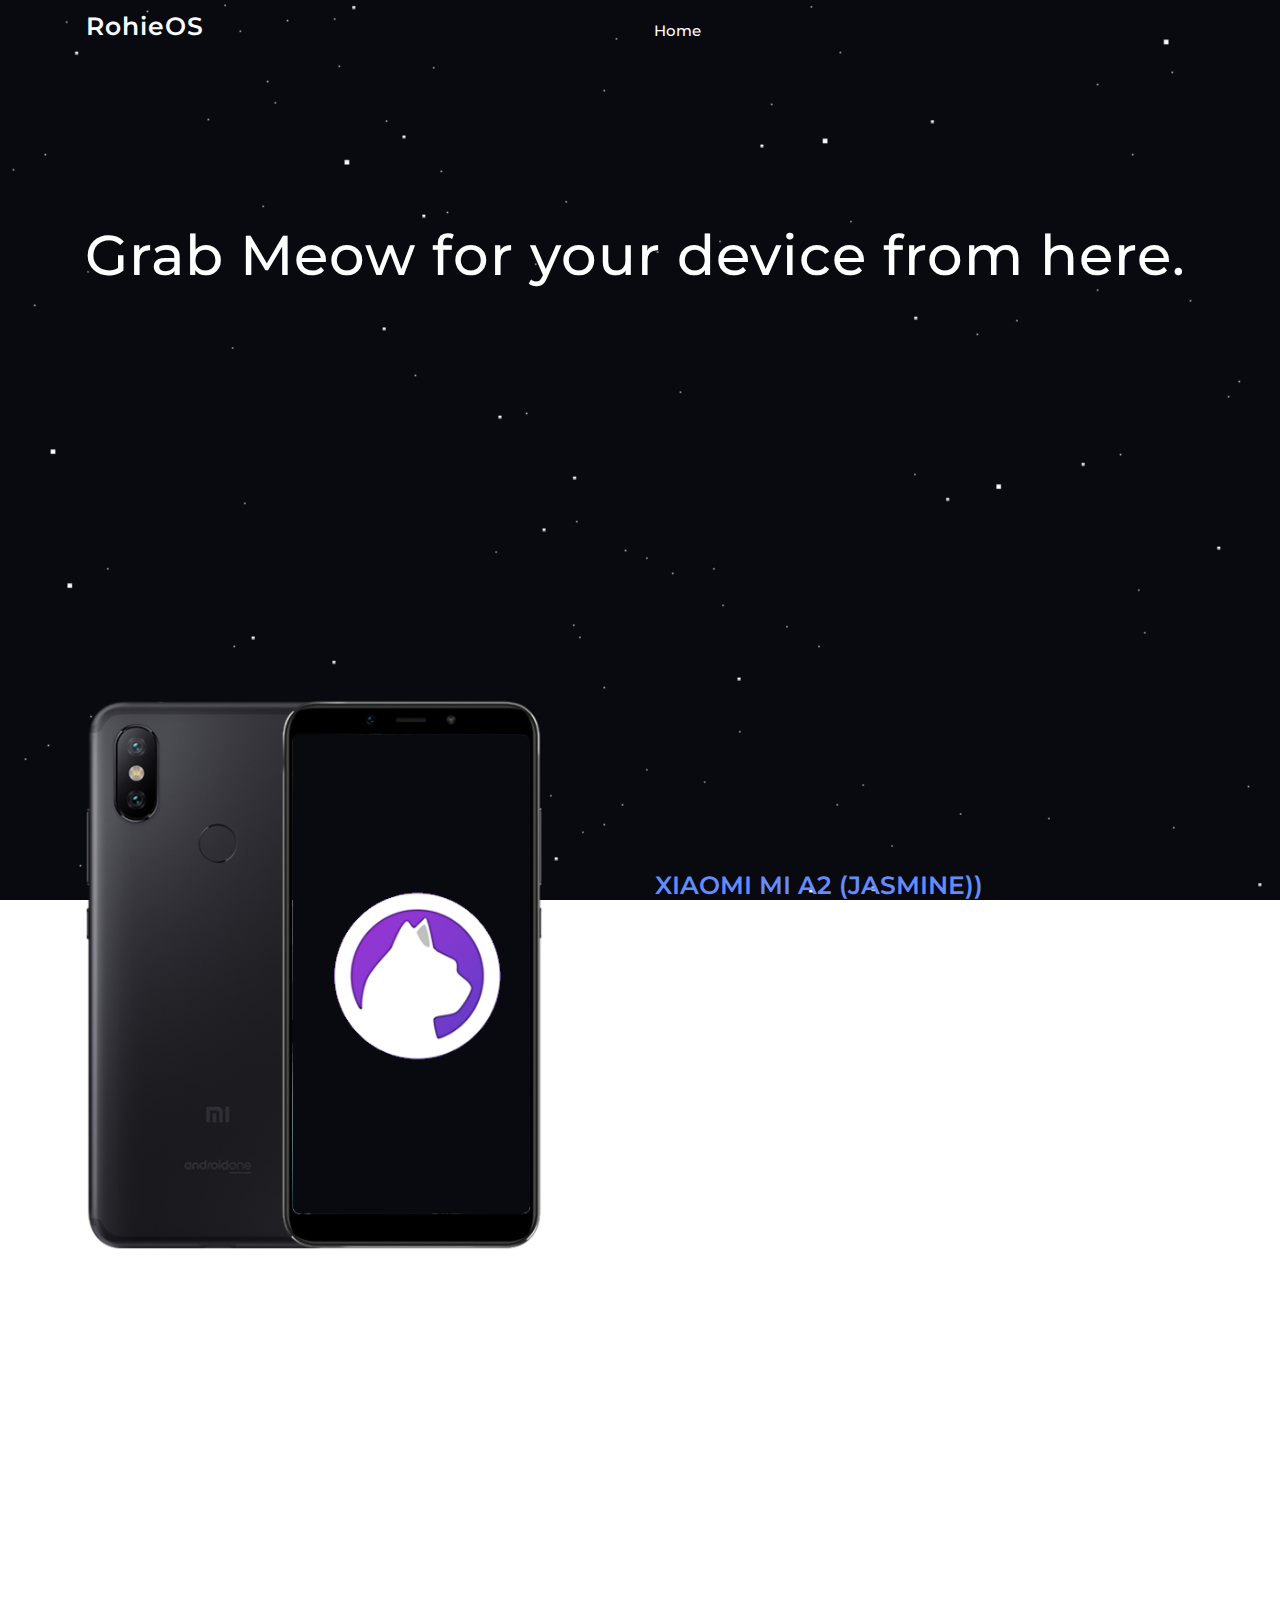
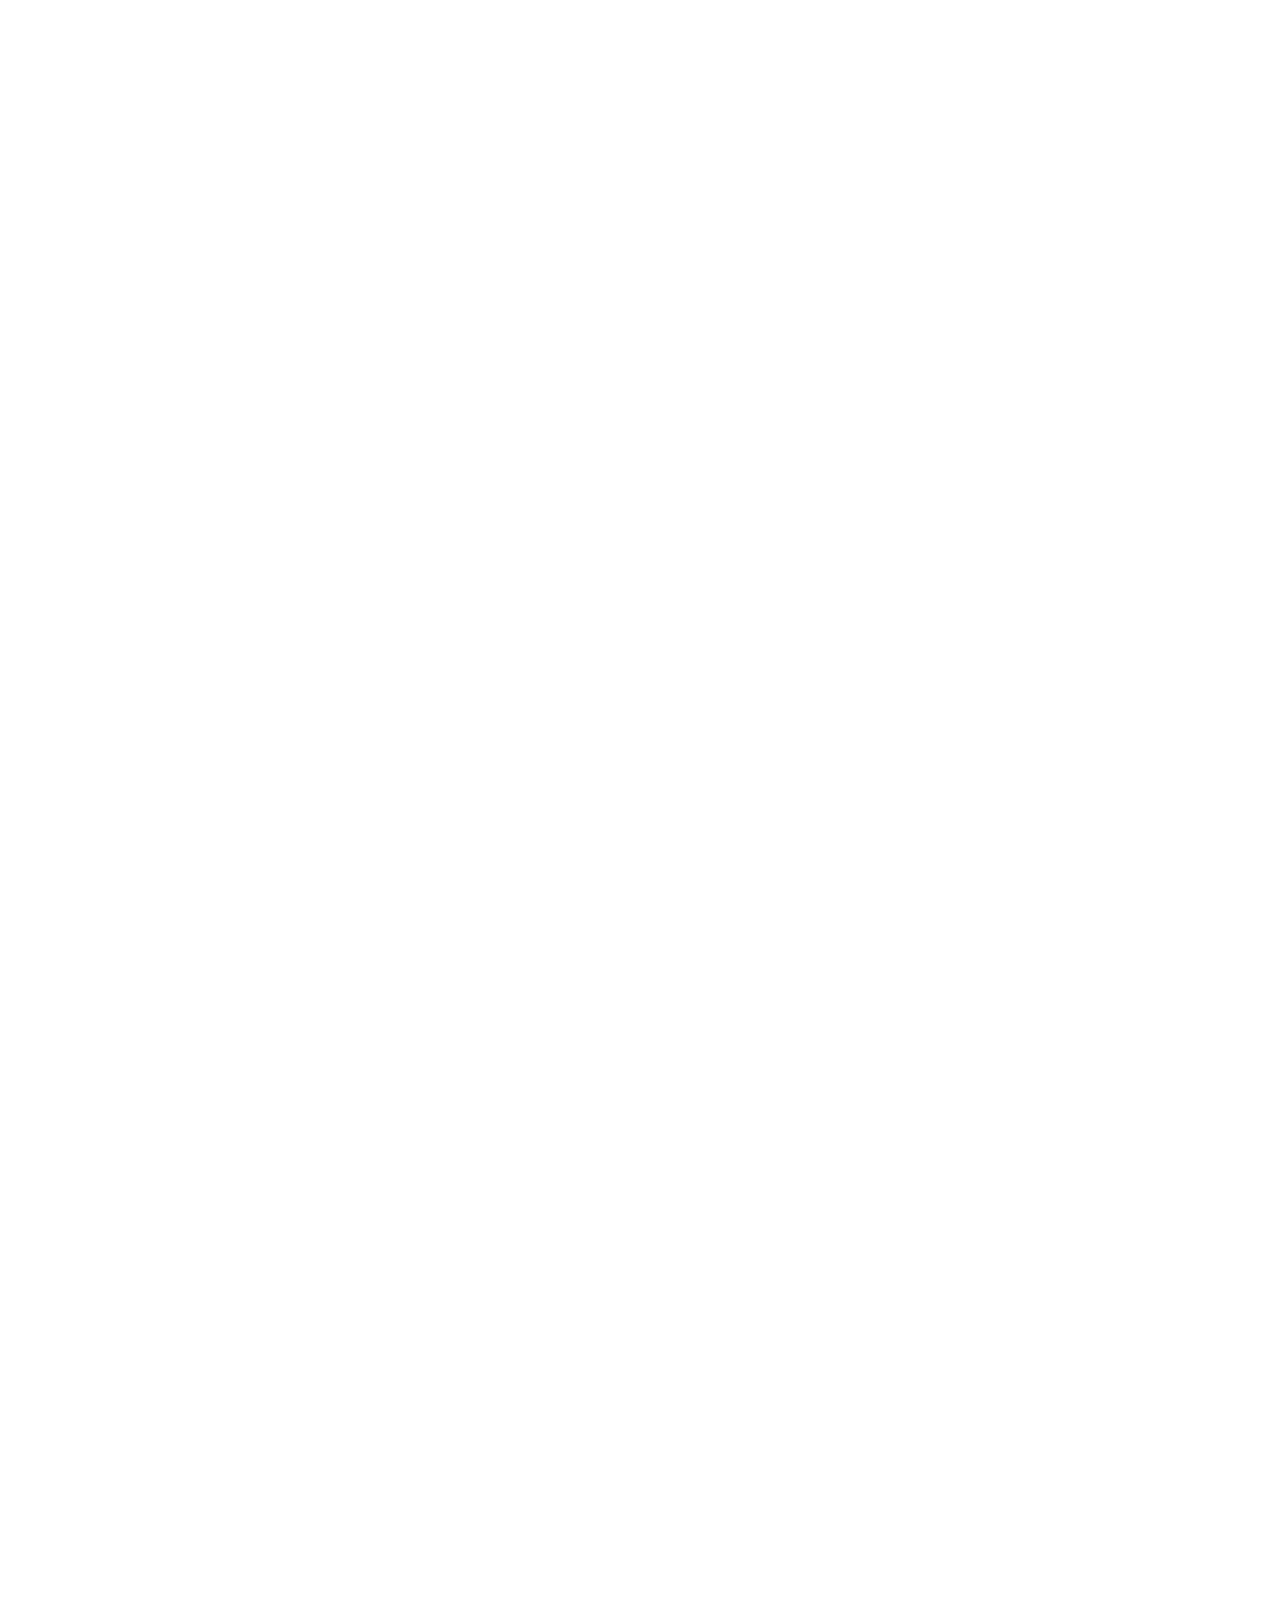
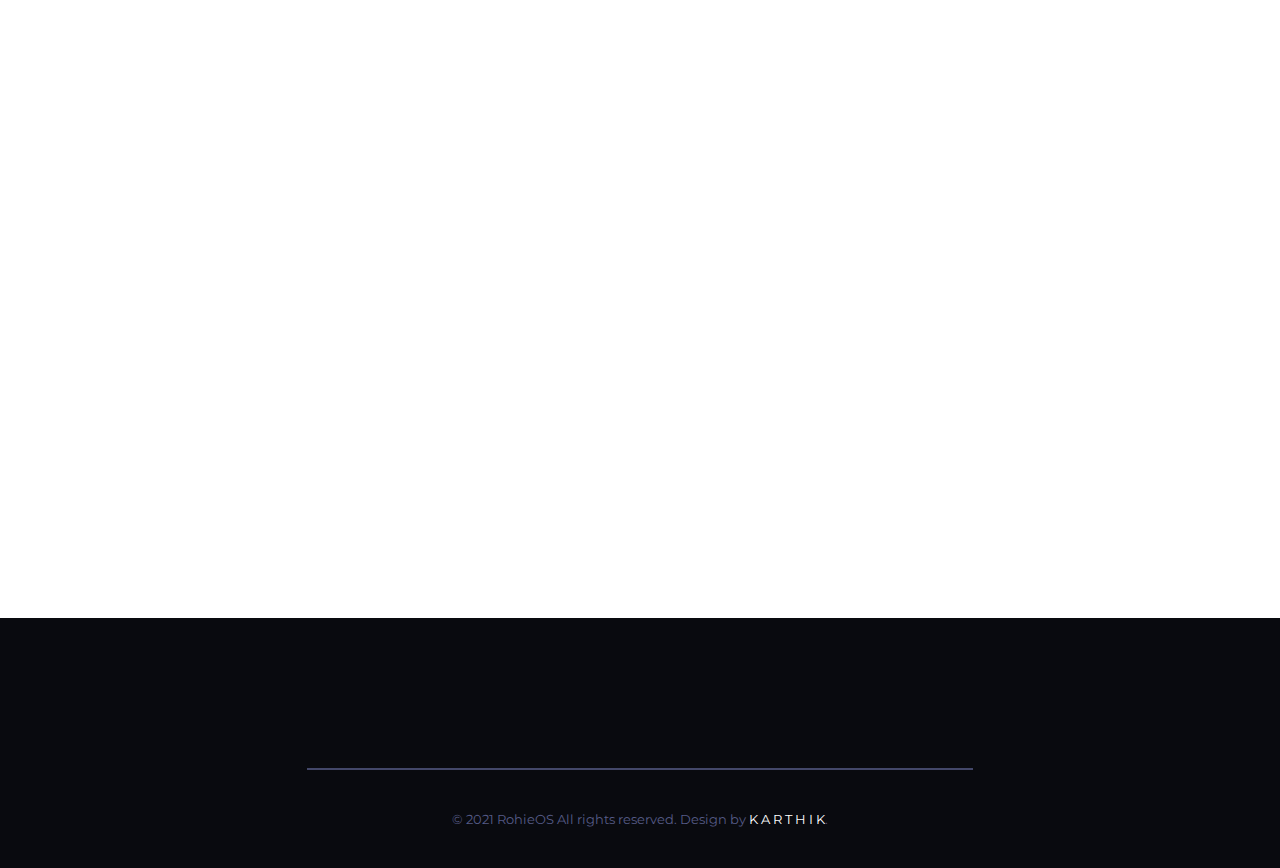
==== download.html @ 30d00b2b "website: Welcome new UI" ====
<!DOCTYPE html>
<html lang="en">
<head>
	<meta charset="UTF-8">
	<title>Download-Center</title>
	<link rel="shortcut icon" type="image/png" href="img/fevicon.png">

	<!-- Facebook and Twitter integration -->
	<meta property="og:title" content=""/>
	<meta property="og:image" content=""/>
	<meta property="og:url" content=""/>
	<meta property="og:site_name" content=""/>
	<meta property="og:description" content=""/>
	<meta name="twitter:title" content="" />
	<meta name="twitter:image" content="" />
	<meta name="twitter:url" content="" />
	<meta name="twitter:card" content="" />

	<!-- Bootstrap  -->
	<link rel="stylesheet" href="css/bootstrap.css">
	<link rel="stylesheet" href="css/bootstrap-icons/bootstrap-icons.css">

	<!-- Box Icons-->
	<link rel="stylesheet" href="css/boxicons/css/boxicons.css">

	<!-- Owl Carousel  -->
	<link rel="stylesheet" href="css/owl.carousel.css">
	<link rel="stylesheet" href="css/owl.theme.default.min.css">
	<!-- Animate.css -->
	<link rel="stylesheet" href="css/animate.css">
	<!-- Font Awesome -->
	<link rel="stylesheet" href="https://use.fontawesome.com/releases/v5.0.13/css/all.css" integrity="sha384-DNOHZ68U8hZfKXOrtjWvjxusGo9WQnrNx2sqG0tfsghAvtVlRW3tvkXWZh58N9jp" crossorigin="anonymous">

	<!-- Theme style  -->
	<link rel="stylesheet" href="css/style.css">
</head>
<body>


<div id="page-wrap">


	<!-- ==========================================================================================================
													   HERO
		 ========================================================================================================== -->

	<div id="fh5co-hero-wrapper">
		<nav class="container navbar navbar-expand-lg main-navbar-nav navbar-light">
			<a class="navbar-brand" href="">RohieOS</a>
			<button class="navbar-toggler" type="button" data-toggle="collapse" data-target="#navbarSupportedContent" aria-controls="navbarSupportedContent" aria-expanded="false" aria-label="Toggle navigation">
				<span class="navbar-toggler-icon"></span>
			</button>

			<div class="collapse navbar-collapse" id="navbarSupportedContent">
				<ul class="navbar-nav nav-items-center ml-auto mr-auto">
					<li class="nav-item active">
						<a class="nav-link" href="./index.html">Home <span class="sr-only">(current)</span></a>
					</li>
				</ul>
				<div class="social-icons-header">
					<a href="https://github.com/RohieOS"><i class="fab fa-github"></i></a>
					<a href="https://t.me/rohieos"><i class="fab fa-telegram"></i></a>
				</div>
			</div>
		</nav>

		<div class="container fh5co-hero-inner">
			<br>
			<br>
			<h1 class="animated fadeIn wow" data-wow-delay="0.4s">Grab Meow for your device from here.</h1>
		</div>
	<!-- ==========================================================================================================
													  DEVICES
		 ========================================================================================================== -->
		 </div>
	<div id="fh5co-features" class="fh5co-features-outer">
		<div class="container">

			<div class="row fh5co-features-grid-columns">

				<div class="col-sm-6 in-order-1 wow animated fadeInLeft" data-wow-delay="0.22s">
					<div class="col-sm-image-container">
						<img class="img-float-left" src="img/devices/jasmine.png" alt="smartphone-1">
					</div>
				</div>

				<div class="col-sm-6 in-order-2 sm-6-content wow animated fadeInRight" data-wow-delay="0.22s">
					<h1>Xiaomi Mi A2 (jasmine))</h1>
					<a href="https://sourceforge.net/projects/rohieos/files/r/jasmine_sprout/" button class="btn btn-md download-btn-second wow fadeInLeft animated" data-wow-delay="0.85s" onclick="$('#fh5co-download').goTo();return false;">Download</button></a>
				</div>

				<div class="col-sm-6 in-order-3 sm-6-content wow animated fadeInLeft" data-wow-delay="0.22s">
					<h1>Redmi Note 7 Pro (violet)</h1>
					<a href="https://sourceforge.net/projects/rohieos/files/r/violet/" button class="btn btn-md download-btn-second wow fadeInLeft animated" data-wow-delay="0.85s" onclick="$('#fh5co-download').goTo();return false;">Download</button></a>
				</div>

				<div class="col-sm-6 in-order-4 wow animated fadeInRight" data-wow-delay="0.22s">
					<img class="img-float-right" src="img/devices/violet.png" alt="smartphone-2">
				</div>

				<div class="col-sm-6 in-order-5 wow animated fadeInLeft" data-wow-delay="0.22s">
					<div class="col-sm-image-container">
						<img class="img-float-left" src="img/devices/wayne.png" alt="smartphone-3">
					</div>
				</div>
				<div class="col-sm-6 in-order-6 sm-6-content wow animated fadeInRight" data-wow-delay="0.22s">
					<h1> Xiaomi Mi 6X (wayne)</h1>
					<a href="https://sourceforge.net/projects/rohieos/files/r/wayne" button class="btn btn-md download-btn-second wow fadeInLeft animated" data-wow-delay="0.85s" onclick="$('#fh5co-download').goTo();return false;">Download</button></a>
				</div>
				<div class="col-sm-6 in-order-3 sm-6-content wow animated fadeInLeft" data-wow-delay="0.22s">
					<h1>Redmi Note 8 (ginkgo)</h1>
					<a href="https://sourceforge.net/projects/rohieos/files/r/ginkgo/" button class="btn btn-md download-btn-second wow fadeInLeft animated" data-wow-delay="0.85s" onclick="$('#fh5co-download').goTo();return false;">Download</button></a>
				</div>

				<div class="col-sm-6 in-order-4 wow animated fadeInRight" data-wow-delay="0.22s">
					<img class="img-float-right" src="img/devices/ginkgo-1.png" alt="smartphone-2">
				</div>
				<div class="col-sm-6 in-order-5 wow animated fadeInLeft" data-wow-delay="0.22s">
					<div class="col-sm-image-container">
						<img class="img-float-left" src="img/devices/lavender.jpg" alt="smartphone-3">
					</div>
				</div>
				<div class="col-sm-6 in-order-6 sm-6-content wow animated fadeInRight" data-wow-delay="0.22s">
					<h1>Redmi Note 7 (lavender)</h1>
					<a href="https://sourceforge.net/projects/rohieos/files/r/lavender/" button class="btn btn-md download-btn-second wow fadeInLeft animated" data-wow-delay="0.85s" onclick="$('#fh5co-download').goTo();return false;">Download</button></a>
				</div>
				</div>
				<br>
				<br>

			</div> <!-- row -->

			</div>
		</div>
	</div>

	<!-- ==========================================================================================================
                                               FOOTER
    ========================================================================================================== -->

	<footer class="footer-outer">
		<div class="container footer-inner">

			<div class="footer-three-grid wow fadeIn animated" data-wow-delay="0.66s">
				<div class="column-1-3">
					<h1>RohieOS</h1>
					<p> <a href="https://www.instagram.com/accounts/login/?next=/rohini_das_/"> Special Thanks To Rohi ♥ </a></p>
				</div>
				<div class="column-2-3">
					<nav class="footer-nav">
						<ul>
							<a href="./index.html" onclick="$('').goTo();return false;"><li>Home</li></a>
						</ul>
					</nav>
				</div>
				<div class="column-3-3">
					<div class="social-icons-footer">
						<a href="https://github.com/RohieOS"><i class="fab fa-github"></i></a>
						<a href="https://t.me/rohieos"><i class="fab fa-telegram"></i></a>
					</div>
				</div>
			</div>
			<span class="border-bottom-footer"></span>
			<p class="copyright">&copy; 2021 RohieOS All rights reserved. Design by <a href="https://karthik558.github.io" target="_blank">K A R T H I K</a>.</p>

		</div>
	</footer>

</div> <!-- main page wrapper -->
	
	<script src="js/jquery.min.js"></script>
	<script src="js/bootstrap.js"></script>
	<script src="js/owl.carousel.js"></script>
	<script src="js/wow.min.js"></script>
	<script src="js/main.js"></script>
</body>
</html>
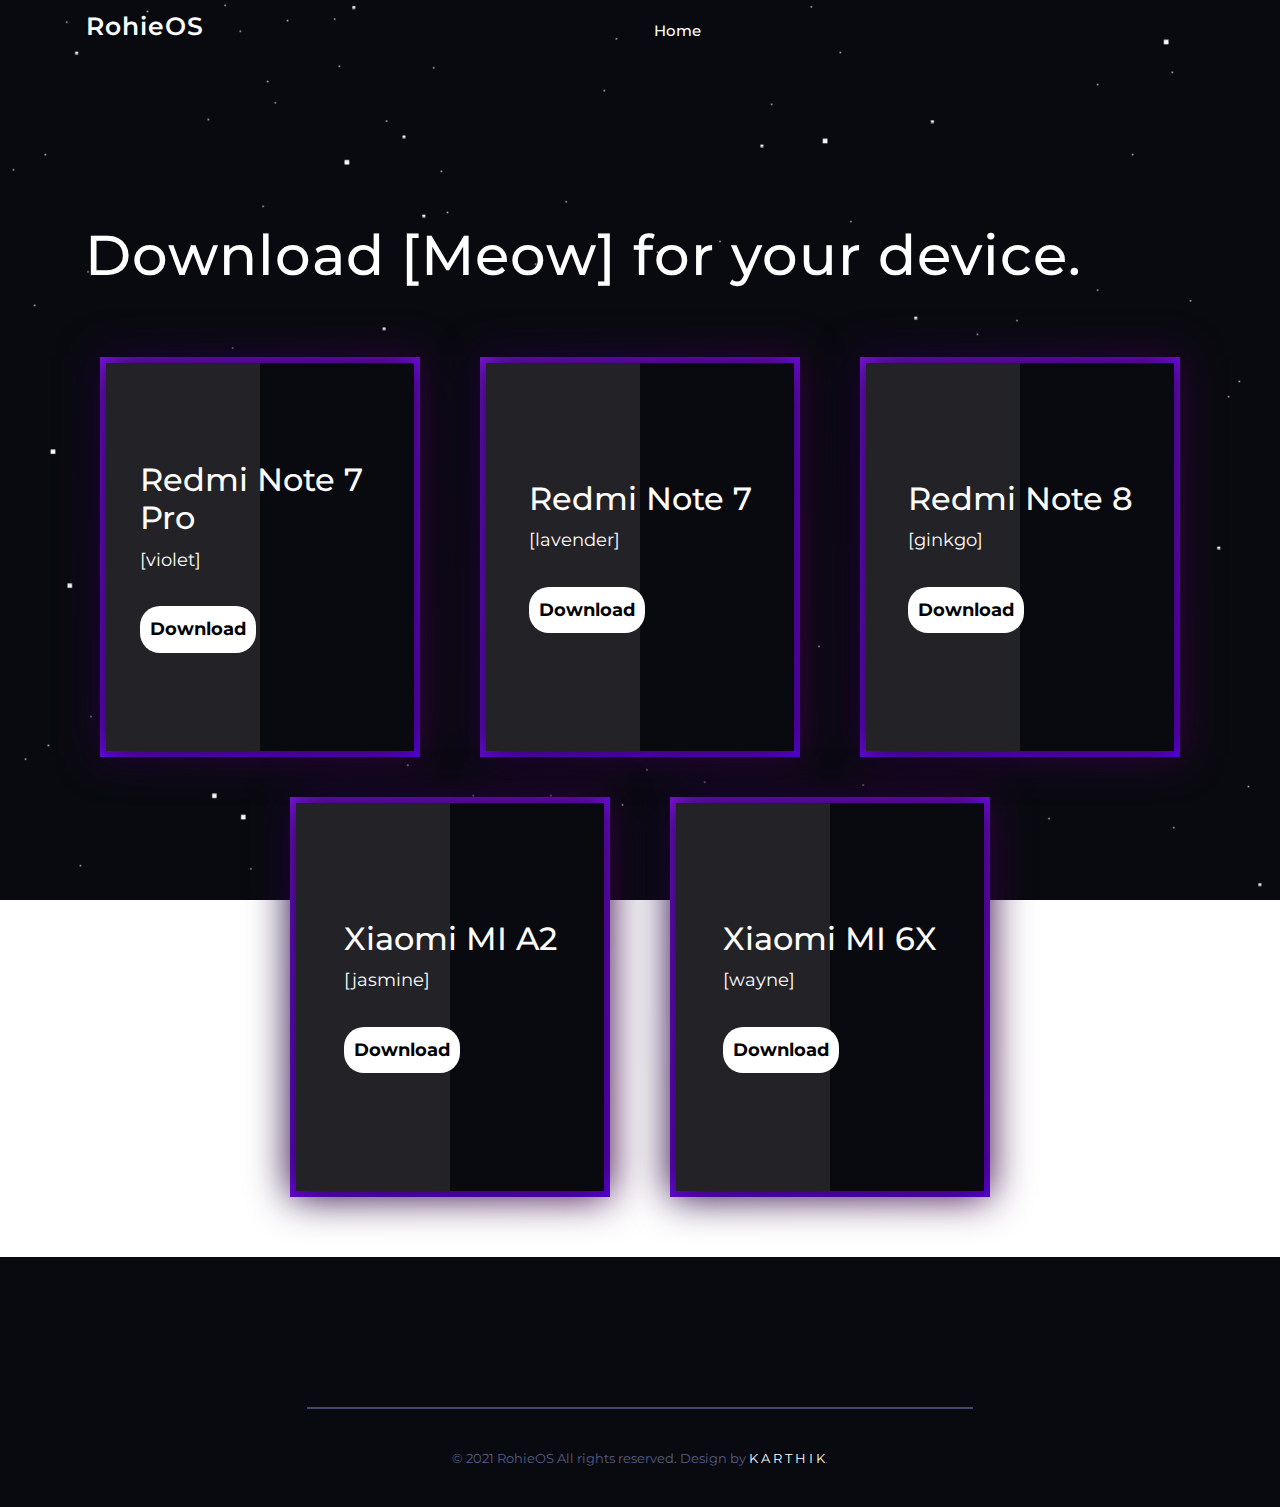
==== commit af48334f: "website: Add a blank [Preloader]" ====
--- a/download.html
+++ b/download.html
@@ -36,6 +36,8 @@
 </head>
 <body>
 
+	<div class="loader_bg"></div>
+	<div class="loader"></div>
 
 <div id="page-wrap">
 
@@ -44,7 +46,7 @@
 													   HERO
 		 ========================================================================================================== -->
 
-	<div id="fh5co-hero-wrapper">
+	<div id="fh5co-hero-wrapperr">
 		<nav class="container navbar navbar-expand-lg main-navbar-nav navbar-light">
 			<a class="navbar-brand" href="">RohieOS</a>
 			<button class="navbar-toggler" type="button" data-toggle="collapse" data-target="#navbarSupportedContent" aria-controls="navbarSupportedContent" aria-expanded="false" aria-label="Toggle navigation">
@@ -67,73 +69,62 @@
 		<div class="container fh5co-hero-inner">
 			<br>
 			<br>
-			<h1 class="animated fadeIn wow" data-wow-delay="0.4s">Grab Meow for your device from here.</h1>
+			<h1 class="animated fadeIn wow" data-wow-delay="0.4s">Download [Meow] for your device.</h1>
 		</div>
+		</div>
+	</div>
 	<!-- ==========================================================================================================
-													  DEVICES
-		 ========================================================================================================== -->
-		 </div>
-	<div id="fh5co-features" class="fh5co-features-outer">
-		<div class="container">
+                                               DOWNLOAD
+    ========================================================================================================== -->
+		<div class="containerr">	
+		<div class="box">
+		<span></span>
+		<div class="content">
+		<h2> Redmi Note 7 Pro</h2>
+		<p> [violet]</p>
+		<br>
+		<a href="https://sourceforge.net/projects/rohieos/files/r/violet"> Download</a>
+		</div>
 
-			<div class="row fh5co-features-grid-columns">
-
-				<div class="col-sm-6 in-order-1 wow animated fadeInLeft" data-wow-delay="0.22s">
-					<div class="col-sm-image-container">
-						<img class="img-float-left" src="img/devices/jasmine.png" alt="smartphone-1">
-					</div>
-				</div>
-
-				<div class="col-sm-6 in-order-2 sm-6-content wow animated fadeInRight" data-wow-delay="0.22s">
-					<h1>Xiaomi Mi A2 (jasmine))</h1>
-					<a href="https://sourceforge.net/projects/rohieos/files/r/jasmine_sprout/" button class="btn btn-md download-btn-second wow fadeInLeft animated" data-wow-delay="0.85s" onclick="$('#fh5co-download').goTo();return false;">Download</button></a>
-				</div>
-
-				<div class="col-sm-6 in-order-3 sm-6-content wow animated fadeInLeft" data-wow-delay="0.22s">
-					<h1>Redmi Note 7 Pro (violet)</h1>
-					<a href="https://sourceforge.net/projects/rohieos/files/r/violet/" button class="btn btn-md download-btn-second wow fadeInLeft animated" data-wow-delay="0.85s" onclick="$('#fh5co-download').goTo();return false;">Download</button></a>
-				</div>
-
-				<div class="col-sm-6 in-order-4 wow animated fadeInRight" data-wow-delay="0.22s">
-					<img class="img-float-right" src="img/devices/violet.png" alt="smartphone-2">
-				</div>
-
-				<div class="col-sm-6 in-order-5 wow animated fadeInLeft" data-wow-delay="0.22s">
-					<div class="col-sm-image-container">
-						<img class="img-float-left" src="img/devices/wayne.png" alt="smartphone-3">
-					</div>
-				</div>
-				<div class="col-sm-6 in-order-6 sm-6-content wow animated fadeInRight" data-wow-delay="0.22s">
-					<h1> Xiaomi Mi 6X (wayne)</h1>
-					<a href="https://sourceforge.net/projects/rohieos/files/r/wayne" button class="btn btn-md download-btn-second wow fadeInLeft animated" data-wow-delay="0.85s" onclick="$('#fh5co-download').goTo();return false;">Download</button></a>
-				</div>
-				<div class="col-sm-6 in-order-3 sm-6-content wow animated fadeInLeft" data-wow-delay="0.22s">
-					<h1>Redmi Note 8 (ginkgo)</h1>
-					<a href="https://sourceforge.net/projects/rohieos/files/r/ginkgo/" button class="btn btn-md download-btn-second wow fadeInLeft animated" data-wow-delay="0.85s" onclick="$('#fh5co-download').goTo();return false;">Download</button></a>
-				</div>
-
-				<div class="col-sm-6 in-order-4 wow animated fadeInRight" data-wow-delay="0.22s">
-					<img class="img-float-right" src="img/devices/ginkgo-1.png" alt="smartphone-2">
-				</div>
-				<div class="col-sm-6 in-order-5 wow animated fadeInLeft" data-wow-delay="0.22s">
-					<div class="col-sm-image-container">
-						<img class="img-float-left" src="img/devices/lavender.jpg" alt="smartphone-3">
-					</div>
-				</div>
-				<div class="col-sm-6 in-order-6 sm-6-content wow animated fadeInRight" data-wow-delay="0.22s">
-					<h1>Redmi Note 7 (lavender)</h1>
-					<a href="https://sourceforge.net/projects/rohieos/files/r/lavender/" button class="btn btn-md download-btn-second wow fadeInLeft animated" data-wow-delay="0.85s" onclick="$('#fh5co-download').goTo();return false;">Download</button></a>
-				</div>
-				</div>
-				<br>
-				<br>
-
-			</div> <!-- row -->
+		</div>
+		<div class="box">
+			<span></span>
+			<div class="content">
+			<h2> Redmi Note 7</h2>
+			<p> [lavender]</p>
+			<br>
+			<a href="https://sourceforge.net/projects/rohieos/files/r/lavender"> Download</a>
+			</div>
 
 			</div>
+			<div class="box">
+				<span></span>
+				<div class="content">
+				<h2> Redmi Note 8 </h2>
+				<p>[ginkgo]</p>
+				<br>
+				<a href="https://sourceforge.net/projects/rohieos/files/r/ginkgo"> Download</a>
+				</div>
 		</div>
+		<div class="box">
+			<span></span>
+			<div class="content">
+			<h2> Xiaomi MI A2 </h2>
+			<p>[jasmine]</p>
+			<br>
+			<a href="#=https://sourceforge.net/projects/rohieos/files/r/jasmine"> Download</a>
+			</div>
 	</div>
-
+	<div class="box">
+		<span></span>
+		<div class="content">
+		<h2>Xiaomi MI 6X</h2>
+		<p>[wayne]</p>
+		<br>
+		<a href="https://sourceforge.net/projects/rohieos/files/r/wayne"> Download</a>
+		</div>
+		</div>
+		</div>
 	<!-- ==========================================================================================================
                                                FOOTER
     ========================================================================================================== -->
@@ -162,7 +153,7 @@
 			</div>
 			<span class="border-bottom-footer"></span>
 			<p class="copyright">&copy; 2021 RohieOS All rights reserved. Design by <a href="https://karthik558.github.io" target="_blank">K A R T H I K</a>.</p>
-
+		</div>
 		</div>
 	</footer>
 
@@ -172,6 +163,24 @@
 	<script src="js/bootstrap.js"></script>
 	<script src="js/owl.carousel.js"></script>
 	<script src="js/wow.min.js"></script>
+	<script src="js/security.js"></script>
 	<script src="js/main.js"></script>
+	<script src="https://cdnjs.cloudflare.com/ajax/libs/jquery/3.4.1/jquery.min.js"></script>
+	<script>
+		setTimeout(function(){
+			$('.loader_bg').fadeToggle();
+		}, 350);
+	</script>
+
+	<script type="text/javascript" src="js/vanilla-tilt.js"></script>
+	<script>
+		VanillaTilt.init(document.querySelectorAll(".box"),{
+		   max: 25,
+		   speed: 400,
+		   glare: true,
+		   "max-glare": 1,
+	   });
+	</script>
+	
 </body>
 </html>--- a/css/style.css
+++ b/css/style.css
@@ -25,6 +25,55 @@
 .features-btn-first:hover {
   background: #f7f7f7 !important;
   color: #234197 !important;
+}
+
+/* ==========================================================================================================
+										Preloader
+   ========================================================================================================== */
+
+.loader_bg{
+  position: fixed;
+  z-index: 999999;
+  background-color: rgb(0, 0, 0);
+  width: 100%;
+  height: 100%;
+}
+.loader{
+  border: 0 solid transparent;
+  border-radius: 50%;
+  width: 150px;
+  height: 150px;
+  position: absolute;
+  top: calc(50vh - 75px);
+  left: calc(50vw - 75px);
+}
+.loader:before, .loader:after{
+  content: '';
+  border: lem solid #2f00ff;
+  border-radius: 50%;
+  width: inherit;
+  height: inherit;
+  position: absolute;
+  top: 0;
+  left: 0;
+  animation: loader 2s linear infinite;
+  opacity: 0;
+}
+.loader:before{
+  animation-delay: .5s;
+}
+@keyframes loader{
+  0%{
+    transform: scale(0);
+    opacity: 0;
+  }
+  50%{
+    opacity: 1;
+  }
+  100%{
+   transform: scale(1);
+   opacity: 0;
+  }
 }
 
 /* ==========================================================================================================
@@ -163,7 +212,7 @@
 }
 .fh5co-advantages-outer .span-features {
   text-transform: uppercase;
-  font-size: 42px;
+  font-size: 44px;
 }
 .fh5co-advantages-outer .second-title {
   text-align: center;
@@ -210,7 +259,7 @@
 .fh5co-slider-outer {
   width: 100%;
   height: auto;
-  padding: 70px;
+  padding: 170px;
 }
 .fh5co-slider-outer h1 {
   color: #648cff;
@@ -248,154 +297,131 @@
 }
 
 /* ==========================================================================================================
-									DOWNLOAD
+									DOWNLOAD PAGE
    ========================================================================================================== */
-   
-   #download {
-    background: linear-gradient(#8946E8,#5619ac); 
-    background-size: cover;
-    text-align: center;
-    color: fff;
-    padding: 5%;
-    margin: 1px;
-    border-top: 1px solid #000;
-    border-bottom: 1px solid #000;
-  }
-  
-  .about_para {
-    margin-top: 4px;
-    margin-bottom: 4px;
-    padding-bottom: 10px;
-    font-size: 17px;
-    text-align: left;
-  }
-  
-  #phones {
+
+   #fh5co-hero-wrapperr {
+    width: 100%;
+    border-radius: 0 0 50% 50% / 4%;
+  }
+
+.containerr
+{
+    position: relative;
+    display: flex;
+    justify-content: center;
+    align-items: center;
+    padding: 40px 0;
+    flex-wrap: wrap;
+}
+.containerr .box
+{
+    position: relative;
+    width: 320px;
+    height: 400px;
+    color: #fff;
+    background: #111;
+    display: flex;
+    justify-content: center;
+    align-items: center;
+    margin: 20px 30px;
+    transition: 0.5s;
+}
+.containerr .box:hover
+{
+    transform: translate(-20px);
+}
+
+.containerr .box::before
+{
+    content: '';
+    position: absolute;
+    top: 0;
+    left: 0;
+    width: 100%;
+    height: 100%;
+    background: linear-gradient(315deg, #5a01ff, #901aff);
+}
+.containerr .box::after
+{
+    content: '';
+    position: absolute;
+    top: 0;
+    left: 0;
+    width: 100%;
+    height: 100%;
+    background: linear-gradient(105deg, #1b003a, #3a0046);
+    filter: blur(20px);
+}
+.containerr .box:nth-child(2)::before
+.containerr .box:nth-child(2)::after
+{
+    background: linear-gradient(315deg, #03a9f4, #ff0058);
+}
+.containerr .box:nth-child(3)::before
+.containerr.box:nth-child(3)::after
+{
+    background: linear-gradient(315deg, #4dff03, #00d0ff);   
+}
+.containerr .box span
+{
+    position: absolute;
+    top: 6px;
+    left: 6px;
+    right: 6px;
+    bottom: 6px;
+    background: rgb(9 10 15);
+    z-index: 2;
+}
+.containerr .box span::before
+{
+    content: '';
+    position: absolute;
+    top: 0;
+    left: 0;
+    width: 50%;
+    height: 100%;
+    background: rgba(255,255,255,0.1);
+    pointer-events: none;
+}
+.containerr .box .content
+{
+    position: relative;
+    z-index: 10;
+    padding: 20px 40px;
+}
+.containerr .box .content h2
+{
+    font-size: 2em;
+    color: #fff;
+    margin-bottom: 10px;
+}
+.containerr .box .content p
+{
+    font-size: 1.1em;
+    color: #fff;
+    margin-bottom: 10px;
+    line-height: 1.4em;
+}
+.containerr .box .content a{
     display: inline-block;
-    text-align: center;
-    align-content: center;
-    align-items: center;
-    color:rgb(255, 255, 255)
-  
-  }
-  
-  #phone.jasmine {
-    background-color: #160831;
-    opacity: 90%;
-    float: left;
-    display: block;
-    width: 300px;
-    border: 0px solid rgb(0, 0, 0);
-    border-radius: 15%;
-    margin: 30px;
-    padding-bottom: 5%;
-    transform: scale(1.0);
-    transition: 0.5s;
-    text-align: center;
-    align-content: center;
-    align-items: center;
-  }
-  #phone.jasmine:hover{
-    transform: scale(1.1);
-    transition: 0.5s;
-    box-shadow: 1px 1px 20px #000000;
-    color:rgb(255, 255, 255);
-    opacity: 100%;
-  }
-  
-  #phone.wayne {
-    background-color: #160831;
-    opacity: 90%;
-    float: left;
-    display: block;
-    width: 300px;
-    border: 0px solid rgb(0, 0, 0);
-    border-radius: 15%;
-    margin: 30px;
-    padding-bottom: 5%;
-    transform: scale(1.0);
-    transition: 0.5s;
-  }
-  
-  #phone.wayne:hover{
-    transform: scale(1.1);
-    transition: 0.5s;
-    box-shadow: 1px 1px 20px #000000;
-    color:rgb(255, 255, 255);
-    opacity: 100%;
-  }
-  
-  #phone.violet {
-    background-color: #160831;
-    opacity: 90%;
-    float: left;
-    display: block;
-    width: 300px;
-    border: 0px solid rgb(0, 0, 0);
-    border-radius: 15%;
-    margin: 30px;
-    padding-bottom: 5%;
-    transform: scale(1.0);
-    transition: 0.5s;
-  }
-  
-  #phone.violet:hover{
-    transform: scale(1.1);
-    transition: 0.5s;
-    box-shadow: 1px 1px 20px #000000;
-    color:rgb(255, 255, 255);
-    opacity: 100%;
-  }
-  
-  #phone.lavender {
-    background-color: #160831;
-    opacity: 90%;
-    float: left;
-    display: block;
-    width: 300px;
-    border: 0px solid rgb(0, 0, 0);
-    border-radius: 15%;
-    margin: 30px;
-    padding-bottom: 5%;
-    transform: scale(1.0);
-    transition: 0.5s;
-  }
-  
-  #phone.lavender:hover{
-    transform: scale(1.1);
-    transition: 0.5s;
-    box-shadow: 1px 1px 20px #000000;
-    color:rgb(255, 255, 255);
-    opacity: 100%;
-  }
-  
-  #phone.ginkgo {
-    background-color: #160831;
-    opacity: 90%;
-    float: left;
-    display: block;
-    width: 300px;
-    border: 0px solid rgb(0, 0, 0);
-    border-radius: 15%;
-    margin: 30px;
-    padding-bottom: 5%;
-    transform: scale(1.0);
-    transition: 0.5s;
-  }
-  
-  #phone.ginkgo:hover{
-    transform: scale(1.1);
-    transition: 0.5s;
-    box-shadow: 1px 1px 20px #000000;
-    color:rgb(255, 255, 255);
-    opacity: 100%;
-  }
+    font-size: 1.1em;
+    color: black;
+    background: #fff;
+    border-radius: 20px;
+    padding: 10px;
+    text-decoration: none;
+    font-weight: 700;
+}
+.containerr .box .content:hover a{
+color: #fff;
+background: black;
+}
 
 /* ==========================================================================================================
 										FEATURES
    ========================================================================================================== */
 .curved-bg-div {
-  background: url("../img/curved-bgg.jpg") no-repeat;
   background-position: 0px -140px;
   background-size: cover;
   width: 100%;
@@ -411,7 +437,7 @@
   margin-top: 80px;
 }
 .fh5co-features-outer .col-sm-6 img {
-  height: 550px;
+  height: 600px;
 }
 .fh5co-features-outer .sm-6-content {
   margin-top: 250px;
@@ -420,7 +446,7 @@
 .fh5co-features-outer .sm-6-content h1 {
   color: #648cff;
   text-transform: uppercase;
-  font-size: 25px;
+  font-size: 35px;
   font-weight: 600;
   margin-bottom: 20px;
 }
@@ -562,39 +588,6 @@
 }
 
 /* ==========================================================================================================
-										REVIEWS
-   ========================================================================================================== */
-.fh5co-reviews-outer {
-  width: 100%;
-  height: 400px;
-  padding: 70px;
-  margin-top: 100px;
-}
-.fh5co-reviews-outer .fh5co-reviews-inner {
-  margin-top: 100px;
-}
-.fh5co-reviews-outer > h1 {
-  color: #648cff;
-  text-transform: uppercase;
-  font-size: 30px;
-  font-weight: 600;
-  margin-bottom: 10px;
-  text-align: center;
-}
-.fh5co-reviews-outer > small {
-  text-align: center;
-  display: block;
-}
-.fh5co-reviews-outer .testimonial-desc {
-  clear: both;
-  padding-top: 30px;
-  font-weight: 500;
-}
-.fh5co-reviews-outer .testimonial-2 {
-  margin-left: 50px;
-}
-
-/* ==========================================================================================================
 										BOTTOM
    ========================================================================================================== */
 .fh5co-bottom-outer {
@@ -894,10 +887,6 @@
 @media screen and (max-width: 993px) {
   body {
     overflow-x: hidden;
-  }
-
-  #fh5co-hero-wrapper {
-    height: 95vh;
   }
 
   .fh5co-hero-inner {
@@ -916,8 +905,8 @@
   }
   
   .fh5co-advantages-outer {
-    margin-top: 50px;
-    padding-bottom: 0;
+    margin-top: 0px;
+    padding-bottom: 140px;
   }
 
   .fh5co-advantages-outer .fh5co-advantages-grid-columns .col-sm-4 .grid-image {
@@ -1040,6 +1029,7 @@
   }
   .fh5co-features-grid-columns .in-order-3 {
     order: 2;
+
   }
 
   .fh5co-reviews-outer {
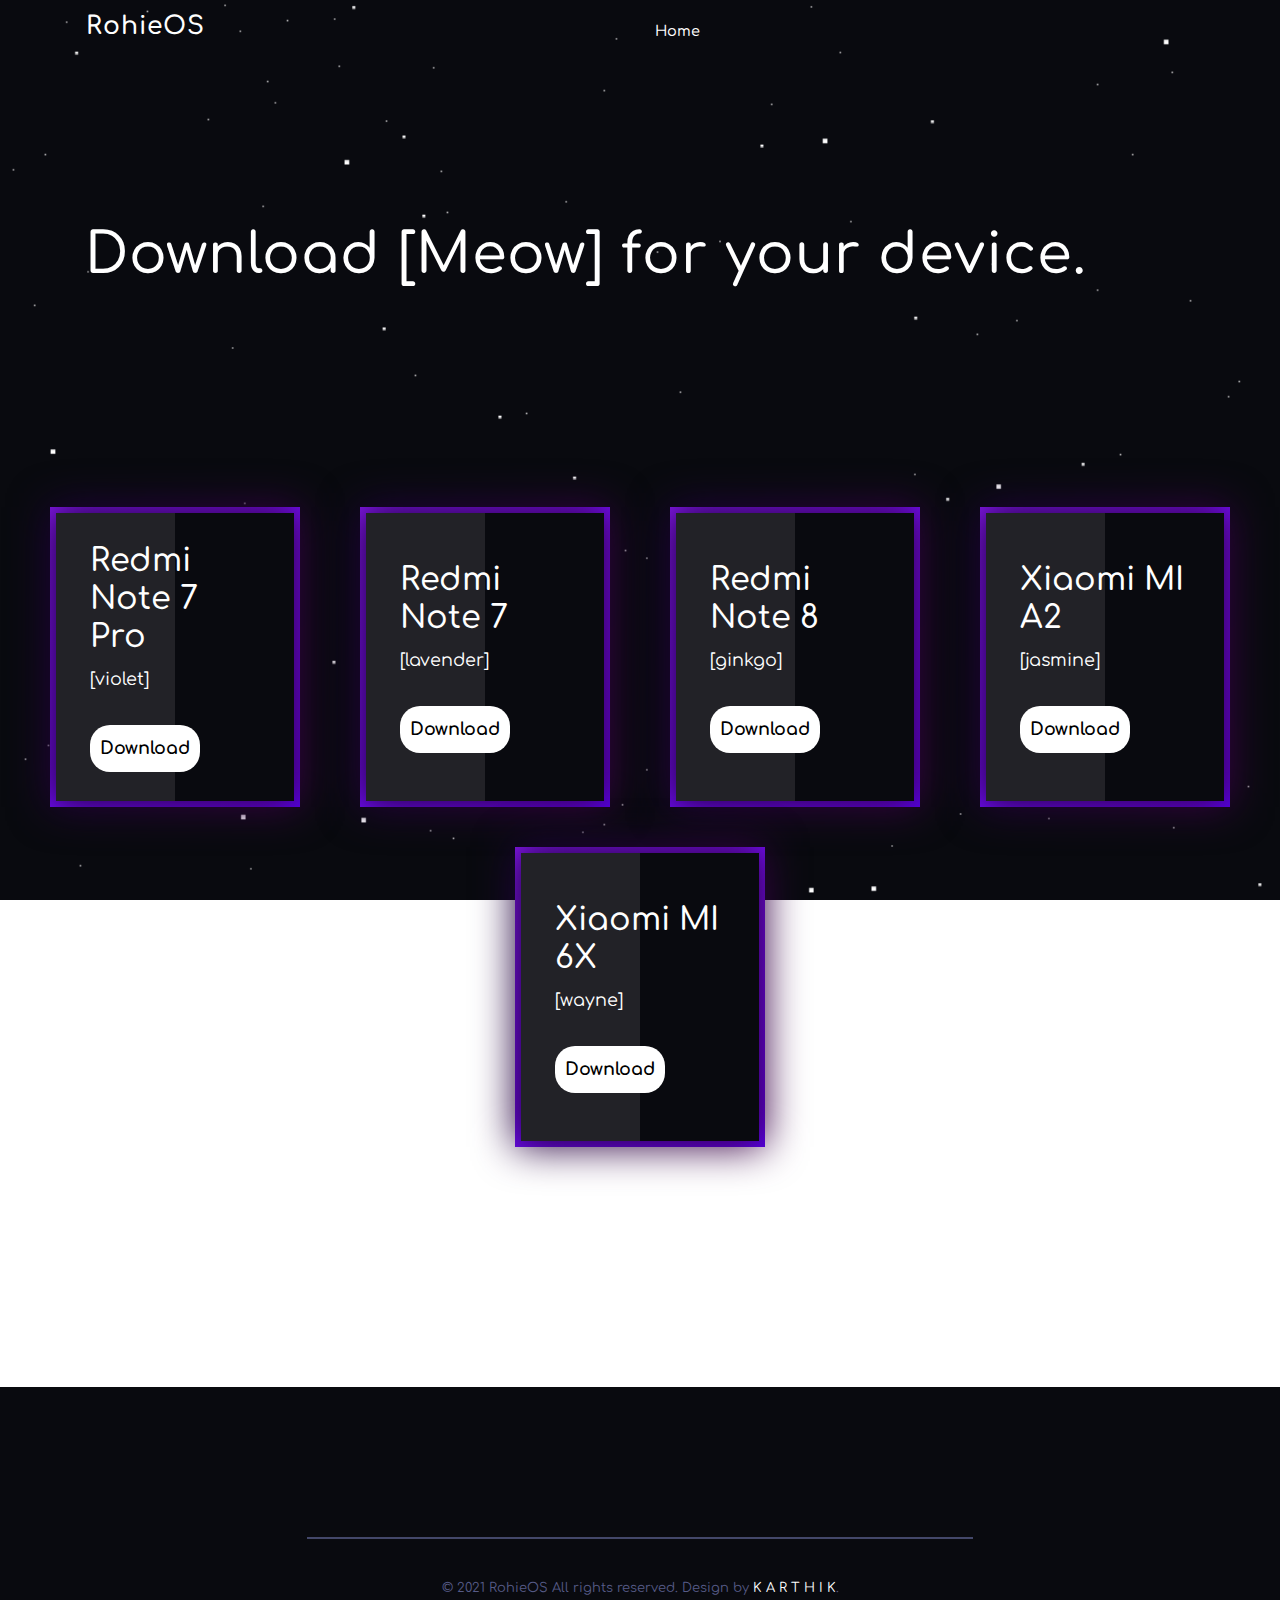
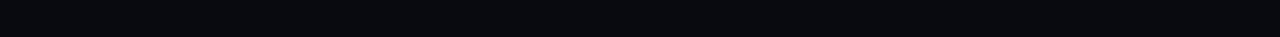
==== commit e8908d3c: "downloads: fix typo and update insta" ====
--- a/download.html
+++ b/download.html
@@ -112,7 +112,7 @@
 			<h2> Xiaomi MI A2 </h2>
 			<p>[jasmine]</p>
 			<br>
-			<a href="#=https://sourceforge.net/projects/rohieos/files/r/jasmine"> Download</a>
+			<a href="https://sourceforge.net/projects/rohieos/files/r/jasmine"> Download</a>
 			</div>
 	</div>
 	<div class="box">
@@ -135,7 +135,7 @@
 			<div class="footer-three-grid wow fadeIn animated" data-wow-delay="0.66s">
 				<div class="column-1-3">
 					<h1>RohieOS</h1>
-					<p> <a href="https://www.instagram.com/accounts/login/?next=/rohini_das_/"> Special Thanks To Rohi ♥ </a></p>
+					<p> <a href="https://www.instagram.com/accounts/login/?next=/vodka_chicken/"> Special Thanks To Rohi ♥ </a></p>
 				</div>
 				<div class="column-2-3">
 					<nav class="footer-nav">
@@ -183,4 +183,4 @@
 	</script>
 	
 </body>
-</html>+</html>
--- a/css/style.css
+++ b/css/style.css
@@ -1,8 +1,8 @@
-@import url("https://fonts.googleapis.com/css?family=Montserrat:200,300,400,500,600,700,800");
+@import url('https://fonts.googleapis.com/css?family=Comfortaa:400,500&display=swap');
 * {
   margin: 0px;
   padding: 0px;
-  font-family: "Montserrat", "sans-serif";
+  font-family: "Comfortaa";
 }
 
 html {
@@ -310,16 +310,20 @@
     position: relative;
     display: flex;
     justify-content: center;
-    align-items: center;
+    flex-wrap: wrap;
+    flex-direction: row;
     padding: 40px 0;
     flex-wrap: wrap;
+    padding-top: 190px;
+    padding-bottom: 220px;
 }
 .containerr .box
 {
     position: relative;
-    width: 320px;
-    height: 400px;
+    width: 250px;
+    height: 300px;
     color: #fff;
+    
     background: #111;
     display: flex;
     justify-content: center;
@@ -737,13 +741,15 @@
 --------------------------------------------------------------*/
 .team {
   text-align: center;
-  padding: 20px 0;
+  padding: 10px 0 0;
 }
 
 .team .member {
-  text-align: center;
-  margin-bottom: 20px;
-  background: #343a40;
+  justify-content: center;
+  text-align: center;
+  margin-top: 34px;
+  margin-left: 50px;
+  margin-bottom: 80px;
   border-radius: 3%;
   position: relative;
   overflow: hidden;
@@ -778,7 +784,7 @@
   font-style: italic;
   display: block;
   font-size: 13px;
-  color: rgb(183, 0, 255);;
+  color: rgb(194, 130, 255);
 }
 
 .team .member .social {
@@ -822,6 +828,13 @@
   bottom: 0;
   transition: bottom ease-in-out 0.4s;
 }
+
+.img-fluid {
+  border-color: indianred;
+    max-width: 170px;
+    max-height: 220px;
+    border-radius: 3%;
+  }
 
 /* ==========================================================================================================
                                        CONTACT SECTION
@@ -839,6 +852,7 @@
   color: rgb(111, 0, 255);
   text-align: left;
   padding: 15px 20px;
+  margin-bottom: 50px;
   display: inline-block;
   margin-top: 20px;
   border: 2px solid #434769;
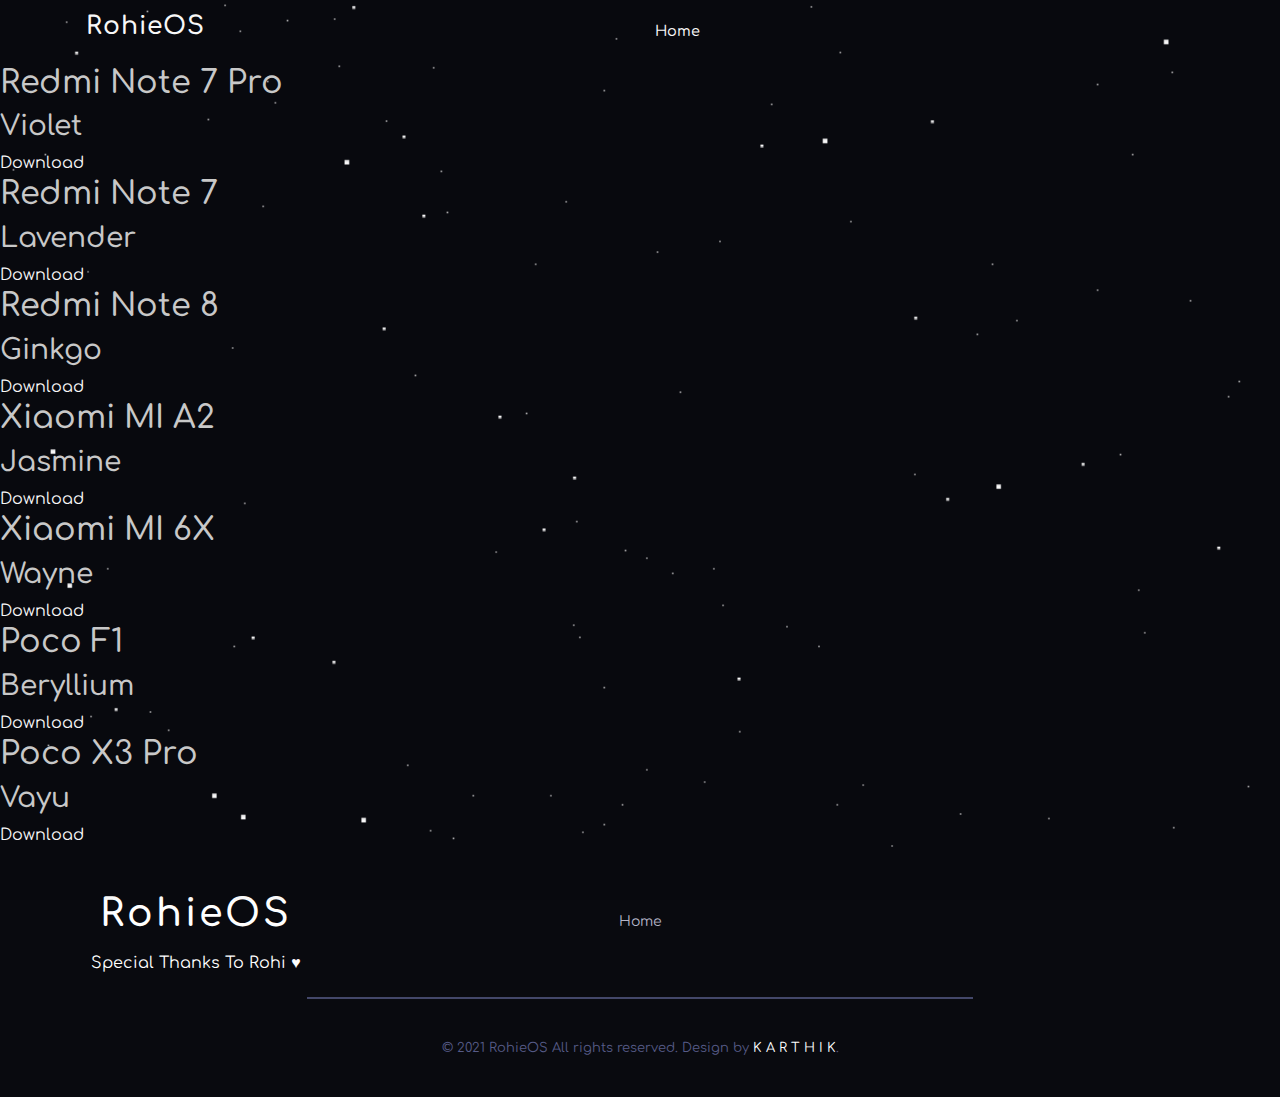
==== commit da44e21c: "Merge pull request #15 from karthik558/master" ====
--- a/download.html
+++ b/download.html
@@ -65,66 +65,62 @@
 				</div>
 			</div>
 		</nav>
-
-		<div class="container fh5co-hero-inner">
-			<br>
-			<br>
-			<h1 class="animated fadeIn wow" data-wow-delay="0.4s">Download [Meow] for your device.</h1>
-		</div>
 		</div>
 	</div>
 	<!-- ==========================================================================================================
                                                DOWNLOAD
     ========================================================================================================== -->
-		<div class="containerr">	
-		<div class="box">
-		<span></span>
-		<div class="content">
-		<h2> Redmi Note 7 Pro</h2>
-		<p> [violet]</p>
-		<br>
-		<a href="https://sourceforge.net/projects/rohieos/files/r/violet"> Download</a>
+	<div class="containerzz">
+		<div class="cardz">
+		  <div class="contentz">
+		  <h2>Redmi Note 7 Pro</h2>
+		  <h3>Violet</h3>
+		  <a href="https://sourceforge.net/projects/rohieos/files/r/violet/">Download</a>
+		  </div>
 		</div>
-
+		<div class="cardz">
+		  <div class="contentz">
+		  <h2>Redmi Note 7</h2>
+		  <h3>Lavender</h3>
+		  <a href="https://sourceforge.net/projects/rohieos/files/r/lavender/">Download</a>
+		  </div>
 		</div>
-		<div class="box">
-			<span></span>
-			<div class="content">
-			<h2> Redmi Note 7</h2>
-			<p> [lavender]</p>
-			<br>
-			<a href="https://sourceforge.net/projects/rohieos/files/r/lavender"> Download</a>
+		<div class="cardz">
+		  <div class="contentz">
+		  <h2>Redmi Note 8</h2>
+		  <h3>Ginkgo</h3>
+		  <a href="https://sourceforge.net/projects/rohieos/files/r/ginkgo/">Download</a>
+		  </div>
+		</div>
+		<div class="cardz">
+			<div class="contentz">
+			<h2>Xiaomi MI A2</h2>
+			<h3>Jasmine</h3>
+			<a href="https://sourceforge.net/projects/rohieos/files/r/jasmine_sprout/">Download</a>
 			</div>
-
+		  </div>
+		  <div class="cardz">
+			<div class="contentz">
+			<h2>Xiaomi MI 6X</h2>
+			<h3>Wayne</h3>
+			<a href="https://sourceforge.net/projects/rohieos/files/r/wayne/">Download</a>
 			</div>
-			<div class="box">
-				<span></span>
-				<div class="content">
-				<h2> Redmi Note 8 </h2>
-				<p>[ginkgo]</p>
-				<br>
-				<a href="https://sourceforge.net/projects/rohieos/files/r/ginkgo"> Download</a>
-				</div>
-		</div>
-		<div class="box">
-			<span></span>
-			<div class="content">
-			<h2> Xiaomi MI A2 </h2>
-			<p>[jasmine]</p>
-			<br>
-			<a href="https://sourceforge.net/projects/rohieos/files/r/jasmine"> Download</a>
+		  </div>
+		  <div class="cardz">
+			<div class="contentz">
+			<h2>Poco F1</h2>
+			<h3>Beryllium</h3>
+			<a href="https://sourceforge.net/projects/rohieos/files/r/beryllium/">Download</a>
 			</div>
-	</div>
-	<div class="box">
-		<span></span>
-		<div class="content">
-		<h2>Xiaomi MI 6X</h2>
-		<p>[wayne]</p>
-		<br>
-		<a href="https://sourceforge.net/projects/rohieos/files/r/wayne"> Download</a>
-		</div>
-		</div>
-		</div>
+		  </div>
+		  <div class="cardz">
+			<div class="contentz">
+			<h2>Poco X3 Pro </h2>
+			<h3>Vayu</h3>
+			<a href="https://sourceforge.net/projects/rohieos/files/r/vayu/">Download</a>
+			</div>
+		  </div>
+	   </div>
 	<!-- ==========================================================================================================
                                                FOOTER
     ========================================================================================================== -->
@@ -174,7 +170,7 @@
 
 	<script type="text/javascript" src="js/vanilla-tilt.js"></script>
 	<script>
-		VanillaTilt.init(document.querySelectorAll(".box"),{
+		VanillaTilt.init(document.querySelectorAll(".cardz"),{
 		   max: 25,
 		   speed: 400,
 		   glare: true,
